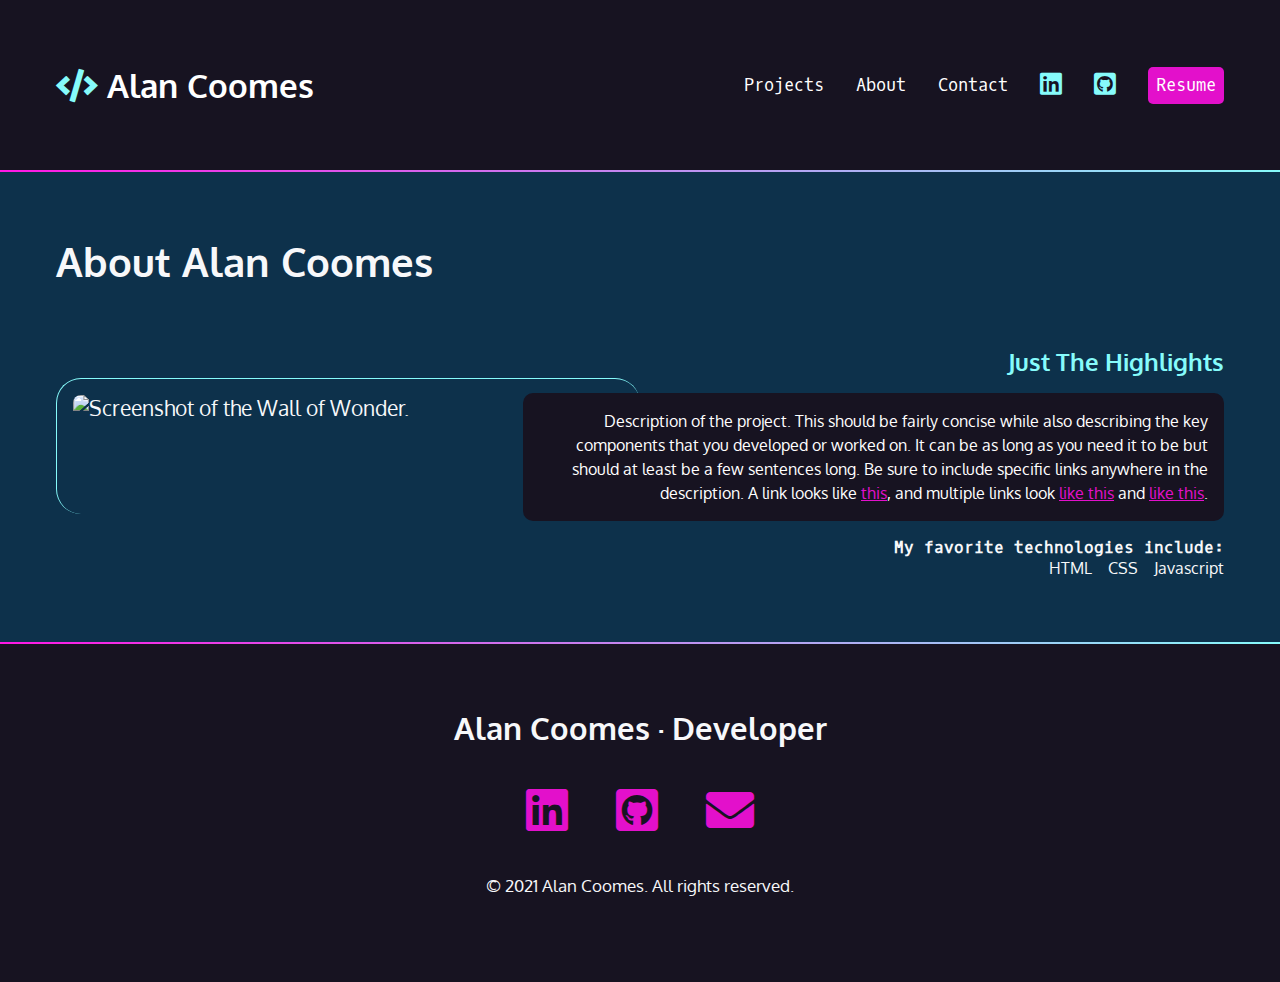
==== about.html @ 1e81fb65 "second commit" ====
<!DOCTYPE html>
<html lang="en">
  <head>
    <meta charset="UTF-8" />
    <meta http-equiv="X-UA-Compatible" content="IE=edge" />
    <meta name="viewport" content="width=device-width, initial-scale=1.0" />
    <title>Alan Coomes Portfolio</title>
    <link rel="preconnect" href="https://fonts.googleapis.com" />
    <link rel="preconnect" href="https://fonts.gstatic.com" crossorigin />
    <link
      href="https://fonts.googleapis.com/css2?family=Oxygen&family=Oxygen+Mono&display=swap"
      rel="stylesheet"
    />
    <link
      rel="stylesheet"
      href="https://cdnjs.cloudflare.com/ajax/libs/font-awesome/5.15.4/css/all.min.css"
    />
    <link rel="stylesheet" href="./css/style.css" />
  </head>
  <body>
    <nav>
      <ul>
        <li>
          <h1>
            <a href="index.html">
              <span class="fas fa-code" aria-hidden="true"></span>
              <span>Alan Coomes</span>
            </a>
          </h1>
        </li>
        <li><a href="index.html#projects">Projects</a></li>
        <li><a href="about.html">About</a></li>
        <li><a href="index.html#contact">Contact</a></li>
        <li>
          <a href="https://www.linkedin.com/in/alan-coomes/" target="_blank">
            <span class="fab fa-linkedin" aria-hidden="true"></span>
            <span class="sr-only">LinkedIn</span>
          </a>
        </li>
        <li>
          <a href="https://github.com/acoomes33" target="_blank">
            <span class="fab fa-github-square" aria-hidden="true"></span>
            <span class="sr-only">Github</span>
          </a>
        </li>
        <li>
          <a href="#" target="_blank" class="button">Resume</a>
        </li>
      </ul>
    </nav>

    <div class="gradient"></div>

    <div class="section-blue">
      <section id="about">
        <h2>About Alan Coomes</h2>
        <article>
          <div class="text">
            <h3>Just The Highlights</h3>
            <p class="blackbox">
              Description of the project. This should be fairly concise while
              also describing the key components that you developed or worked
              on. It can be as long as you need it to be but should at least be
              a few sentences long. Be sure to include specific links anywhere
              in the description. A link looks like
              <a href="https://frontendmasters.github.io/grid-flexbox-v2/"
                >this</a
              >, and multiple links look <a href="#">like this</a> and
              <a href="#">like this</a>.
            </p>
            <h4>My favorite technologies include:</h4>
            <ul>
              <li>HTML</li>
              <li>CSS</li>
              <li>Javascript</li>
            </ul>
          </div>
          <img
            src="https://assets.codepen.io/296057/fem-gettingstartedcss-ch5-1.png"
            alt="Screenshot of the Wall of Wonder."
          />
        </article>
      </section>
    </div>
      <div class="gradient"></div>
    </div>
    <footer>
      <h2>Alan Coomes &middot; Developer</h2>
      <ul>
        <li>
          <a href="https://www.linkedin.com/in/alan-coomes/" target="_blank">
            <span class="fab fa-linkedin" aria-hidden="true"></span>
            <span class="sr-only">LinkedIn</span>
          </a>
        </li>
        <li>
          <a href="https://github.com/acoomes33" target="_blank">
            <span class="fab fa-github-square" aria-hidden="true"></span>
            <span class="sr-only">Github</span>
          </a>
        </li>
        <li>
          <a href="mailto:alan.coomes2@gmail.com">
            <span class="fas fa-envelope" aria-hidden="true"></span>
            <span class="sr-only">Email</span>
          </a>
        </li>
      </ul>
      <p><small>&copy; 2021 Alan Coomes. All rights reserved.</small></p>
    </footer>
  </body>
</html>
---- css/style.css ----
/* Variables declared here - these are the colors for our pages, as well as the font stacks and sizes. */

:root {
  --black: #171321;
  --dkblue: #0d314b;
  --plum: #4b0d49;
  --hotmag: #ff17e4;
  --magenta: #e310cb;
  --aqua: #86fbfb;
  --white: #f7f8fa;
  --font-size: 1.3rem;
  --mono: "Oxygen mono", monospace;
  --sans: Oxygen, sans-serif;
}

/* border box model: https://css-tricks.com/box-sizing/ */

html {
  box-sizing: border-box;
}

*,
*::before,
*::after {
  box-sizing: inherit;
}

/* generic styles for the page */

body {
  padding: 0;
  margin: 0;
  font-family: var(--sans);
  background-color: var(--black);
  color: var(--white);
  font-size: var(--font-size);
}

h1,
h2,
h3 {
  margin: 0;
}

a {
  color: var(--magenta);
}

a:hover {
  color: var(--hotmag);
  text-decoration: none;
}
img {
  width: 100%;
}

/* background color divs */

.section-plum {
  background-color: var(--plum);
}
.section-blue {
  background-color: var(--dkblue);
}

.gradient {
  background: linear-gradient(
    90deg,
    rgba(255, 23, 228, 1) 0%,
    rgba(134, 251, 251, 1) 100%
  );
  height: 2px;
}

/* intro styles */

#intro {
  padding: 4rem 1rem 10rem 1rem;
  padding-bottom: 10rem;
  max-width: 1200px;
  margin: 0 auto;
}

#intro p {
  font-size: 1rem;
  line-height: 1.5;
}

#intro .name {
  font-family: var(--mono);
  font-size: 1rem;
}

.name span {
  font-family: var(--sans);
  font-size: 4rem;
  color: var(--aqua);
  display: block;
  font-weight: 300;
}

#intro h2 {
  font-size: 4rem;
}

/* contact section */

#contact {
  width: 400px;
  text-align: center;
  margin: 0 auto;
  padding: 4rem 0;
}

#contact p:last-child {
  margin-top: 3rem;
}

/* navigation */

nav {
  font-family: var(--mono);
  font-size: 80%;
  padding: 4rem 1rem;
}

nav h1 a {
  font-family: var(--sans);
}

nav ul {
  margin: 0;
  padding: 0;
  list-style-type: none;
  display: flex;
  flex-flow: row wrap;
  justify-content: center;
  align-items: center;
  gap: 2rem;
}

nav li:first-child {
  flex-basis: 100%;
  text-align: center;
}

nav [class*="fa-"] {
  font-size: 150%;
  color: var(--aqua);
}

nav h1 [class*="fa-"] {
  font-size: 100%;
  color: var(--aqua);
}

nav a {
  color: white;
  text-decoration: none;
  display: block;
}

nav a:hover,
nav [class*="fa-"]:hover {
  color: var(--magenta);
}

.button {
  background-color: var(--magenta);
  color: white;
  padding: 0.5rem;
  border-radius: 5px;
  text-decoration: none;
  font-family: var(--mono);
}

.button:hover {
  color: white;
  background-color: var(--hotmag);
}

/* projects section */
#projects {
  padding: 4rem 1rem;
  max-width: 1200px;
  margin: 0 auto;
}
#projects h2 {
  font-size: 2.5rem;
  margin-bottom: calc(2.5rem * 1.5);
}
#projects h3 {
  color: var(--aqua);
}

#projects h4 {
  font-size: 1rem;
  font-family: var(--mono);
  margin: 0;
}
.blackbox {
  padding: 1rem;
  border-radius: 10px;
  color: white;
  background-color: var(--black);
  font-size: 1rem;
  line-height: 1.5;
}
#projects ul {
  list-style-type: none;
  padding: 0;
  margin: 0;
  display: flex;
  flex-flow: row wrap;
  justify-content: flex-start;
  gap: 1rem;
  font-size: 1rem;
}
#projects img {
  margin: 2rem 0 4rem 0;
  padding: 1rem;
  border-left: 1px solid var(--aqua);
  border-top: 1px solid var(--aqua);
  border-radius: 25px;
}

/* aabout section */
#about {
  padding: 4rem 1rem;
  max-width: 1200px;
  margin: 0 auto;
}
#about h2 {
  font-size: 2.5rem;
  margin-bottom: calc(2.5rem * 1.5);
}
#about h3 {
  color: var(--aqua);
}

#about h4 {
  font-size: 1rem;
  font-family: var(--mono);
  margin: 0;
}
.blackbox {
  padding: 1rem;
  border-radius: 10px;
  color: white;
  background-color: var(--black);
  font-size: 1rem;
  line-height: 1.5;
}
#about ul {
  list-style-type: none;
  padding: 0;
  margin: 0;
  display: flex;
  flex-flow: row wrap;
  justify-content: flex-start;
  gap: 1rem;
  font-size: 1rem;
}
#about img {
  margin: 2rem 0 4rem 0;
  padding: 1rem;
  border-left: 1px solid var(--aqua);
  border-top: 1px solid var(--aqua);
  border-radius: 25px;
}

/* footer section */

footer {
  text-align: center;
  padding: 4rem 0;
}

footer ul {
  list-style-type: none;
  padding: 0;
  margin: 2rem 0;
  display: flex;
  flex-flow: row wrap;
  justify-content: center;
  gap: 3rem;
  font-size: 3rem;
}
@media (min-width: 800px) {
  article {
    display: grid;
    grid-template-columns: repeat(10, 1fr);
  }

  #about img {
    grid-column: 1/6;
    grid-row: 1/2;
  }

  #about ul {
    justify-content: flex-end;
  }

  #projects img {
    grid-column: 1/6;
    grid-row: 1/2;
  }
  .text {
    grid-column: 5/11;
    grid-row: 1/2;
    order: 2;
    text-align: right;
  }
  .reverse .text {
    grid-column: 1/6;
    grid-row: 1/2;
    order: 1;
    text-align: left;
  }

  #projects .reverse img {
    grid-column: 5/11;
    grid-row: 1/2;
  }

  #projects ul {
    justify-content: flex-end;
  }

  #projects .reverse ul {
    justify-content: flex-start;
  }
}
@media (min-width: 850px) {
  nav {
    max-width: 1200px;
    margin: 0 auto;
  }
  nav li:first-child {
    flex-basis: auto;
    text-align: left;
    margin-right: auto;
  }
}
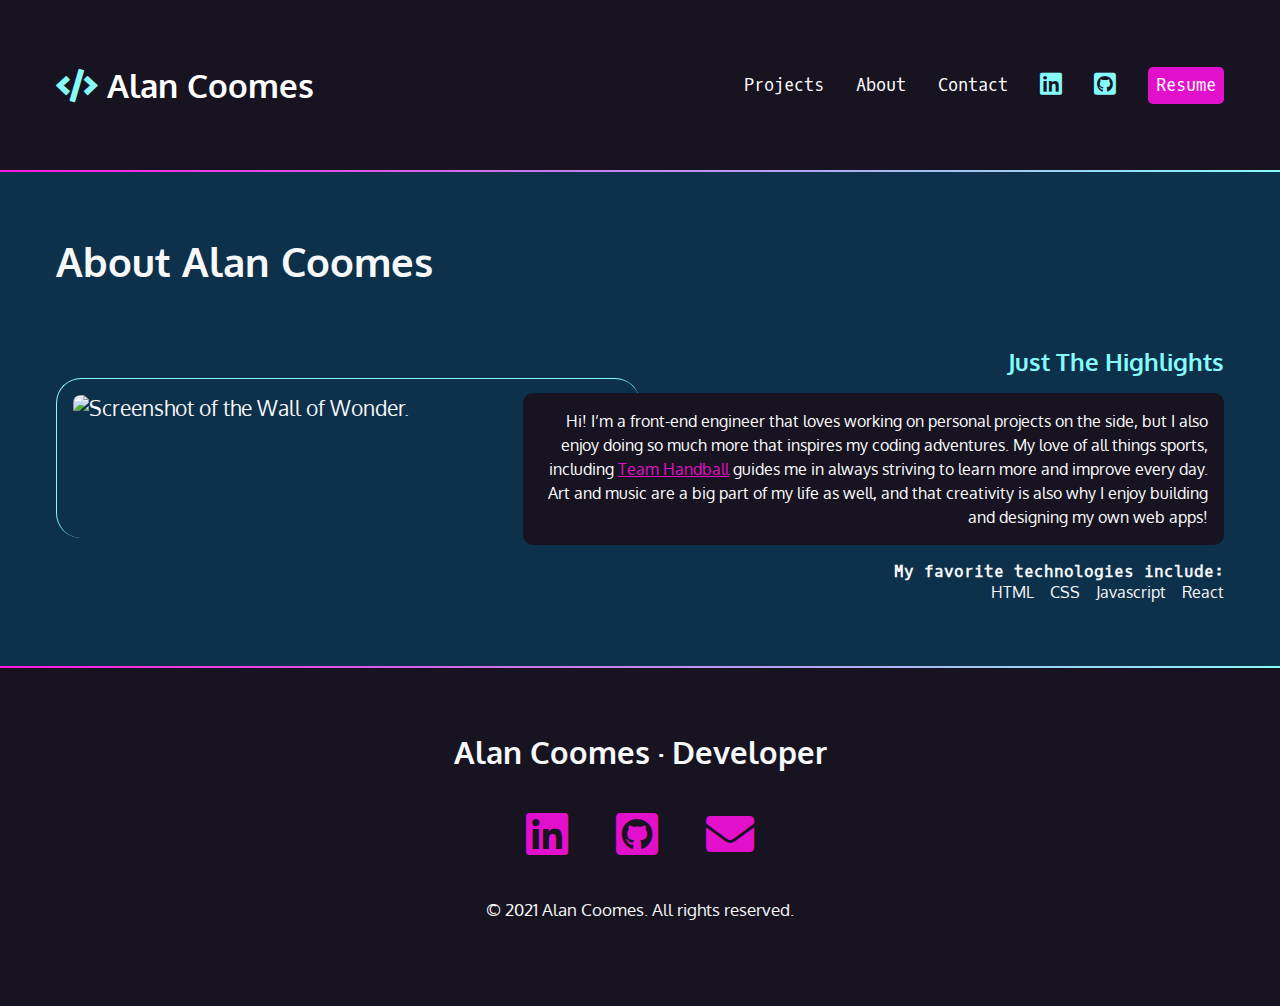
==== commit 879c6b3d: "updated info" ====
--- a/about.html
+++ b/about.html
@@ -58,21 +58,17 @@
           <div class="text">
             <h3>Just The Highlights</h3>
             <p class="blackbox">
-              Description of the project. This should be fairly concise while
-              also describing the key components that you developed or worked
-              on. It can be as long as you need it to be but should at least be
-              a few sentences long. Be sure to include specific links anywhere
-              in the description. A link looks like
-              <a href="https://frontendmasters.github.io/grid-flexbox-v2/"
-                >this</a
-              >, and multiple links look <a href="#">like this</a> and
-              <a href="#">like this</a>.
+              Hi! I’m a front-end engineer that loves working on personal projects on the side, but I also enjoy doing so much more that inspires 
+              my coding adventures. My love of all things sports, including <a href="https://www.teamusa.org/usa-team-handball">Team Handball</a>
+                guides me in always striving to learn more and improve every day. 
+                Art and music are a big part of my life as well, and that creativity is also why I enjoy building and designing my own web apps! 
             </p>
             <h4>My favorite technologies include:</h4>
             <ul>
               <li>HTML</li>
               <li>CSS</li>
               <li>Javascript</li>
+              <li>React</li>
             </ul>
           </div>
           <img
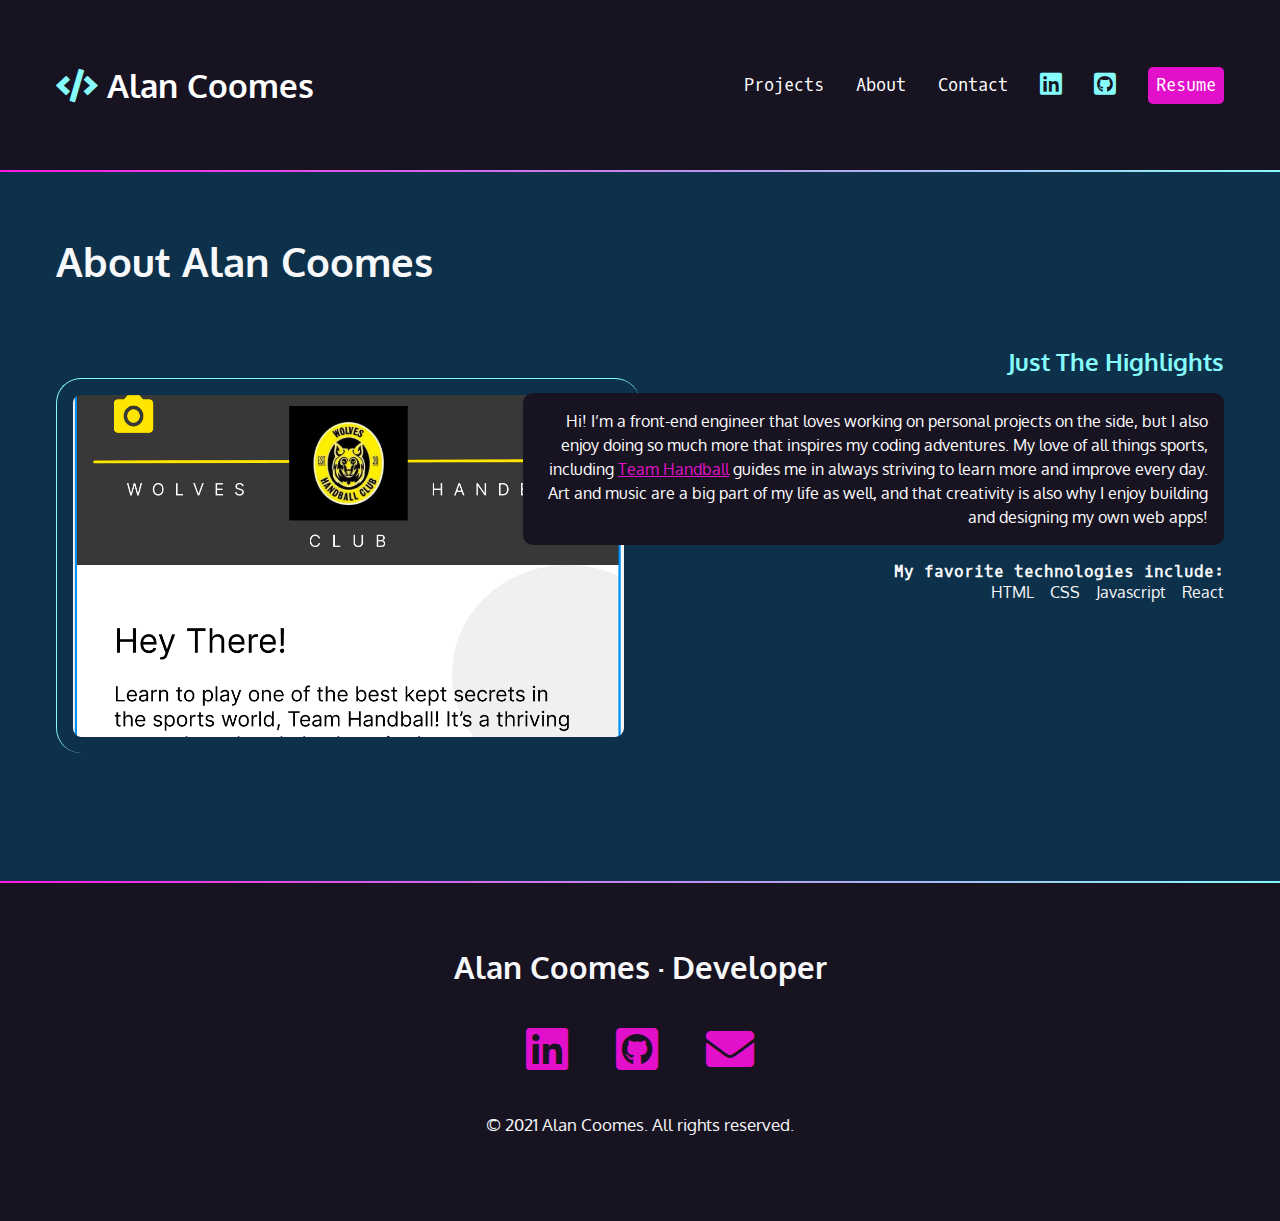
==== commit 5d223e30: "added images" ====
--- a/about.html
+++ b/about.html
@@ -72,8 +72,8 @@
             </ul>
           </div>
           <img
-            src="https://assets.codepen.io/296057/fem-gettingstartedcss-ch5-1.png"
-            alt="Screenshot of the Wall of Wonder."
+            src="./img/Handball Screen Shot.png"
+            alt="Screenshot of the Wolves Team Handball website."
           />
         </article>
       </section>
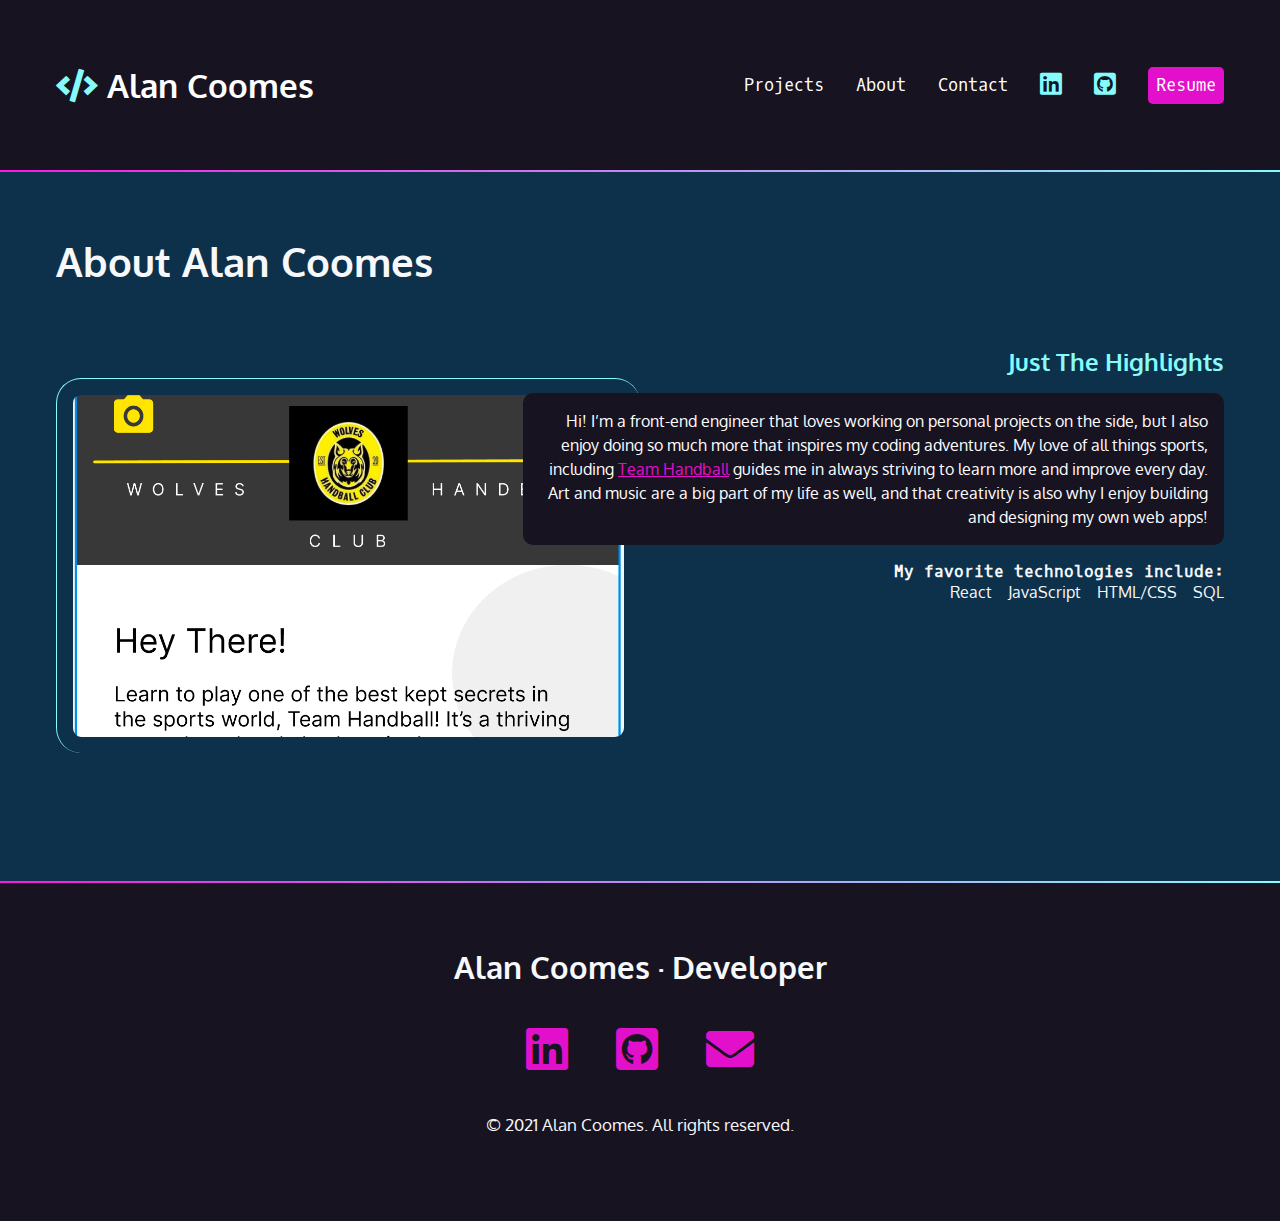
==== commit 43e281c1: "updated favorite technologies" ====
--- a/about.html
+++ b/about.html
@@ -38,7 +38,7 @@
           </a>
         </li>
         <li>
-          <a href="https://github.com/acoomes33" target="_blank">
+          <a href="https://github.com/alancoomes" target="_blank">
             <span class="fab fa-github-square" aria-hidden="true"></span>
             <span class="sr-only">Github</span>
           </a>
@@ -65,10 +65,10 @@
             </p>
             <h4>My favorite technologies include:</h4>
             <ul>
-              <li>HTML</li>
-              <li>CSS</li>
-              <li>Javascript</li>
               <li>React</li>
+              <li>JavaScript</li>
+              <li>HTML/CSS</li>
+              <li>SQL</li>
             </ul>
           </div>
           <img
@@ -90,7 +90,7 @@
           </a>
         </li>
         <li>
-          <a href="https://github.com/acoomes33" target="_blank">
+          <a href="https://github.com/alancoomes" target="_blank">
             <span class="fab fa-github-square" aria-hidden="true"></span>
             <span class="sr-only">Github</span>
           </a>
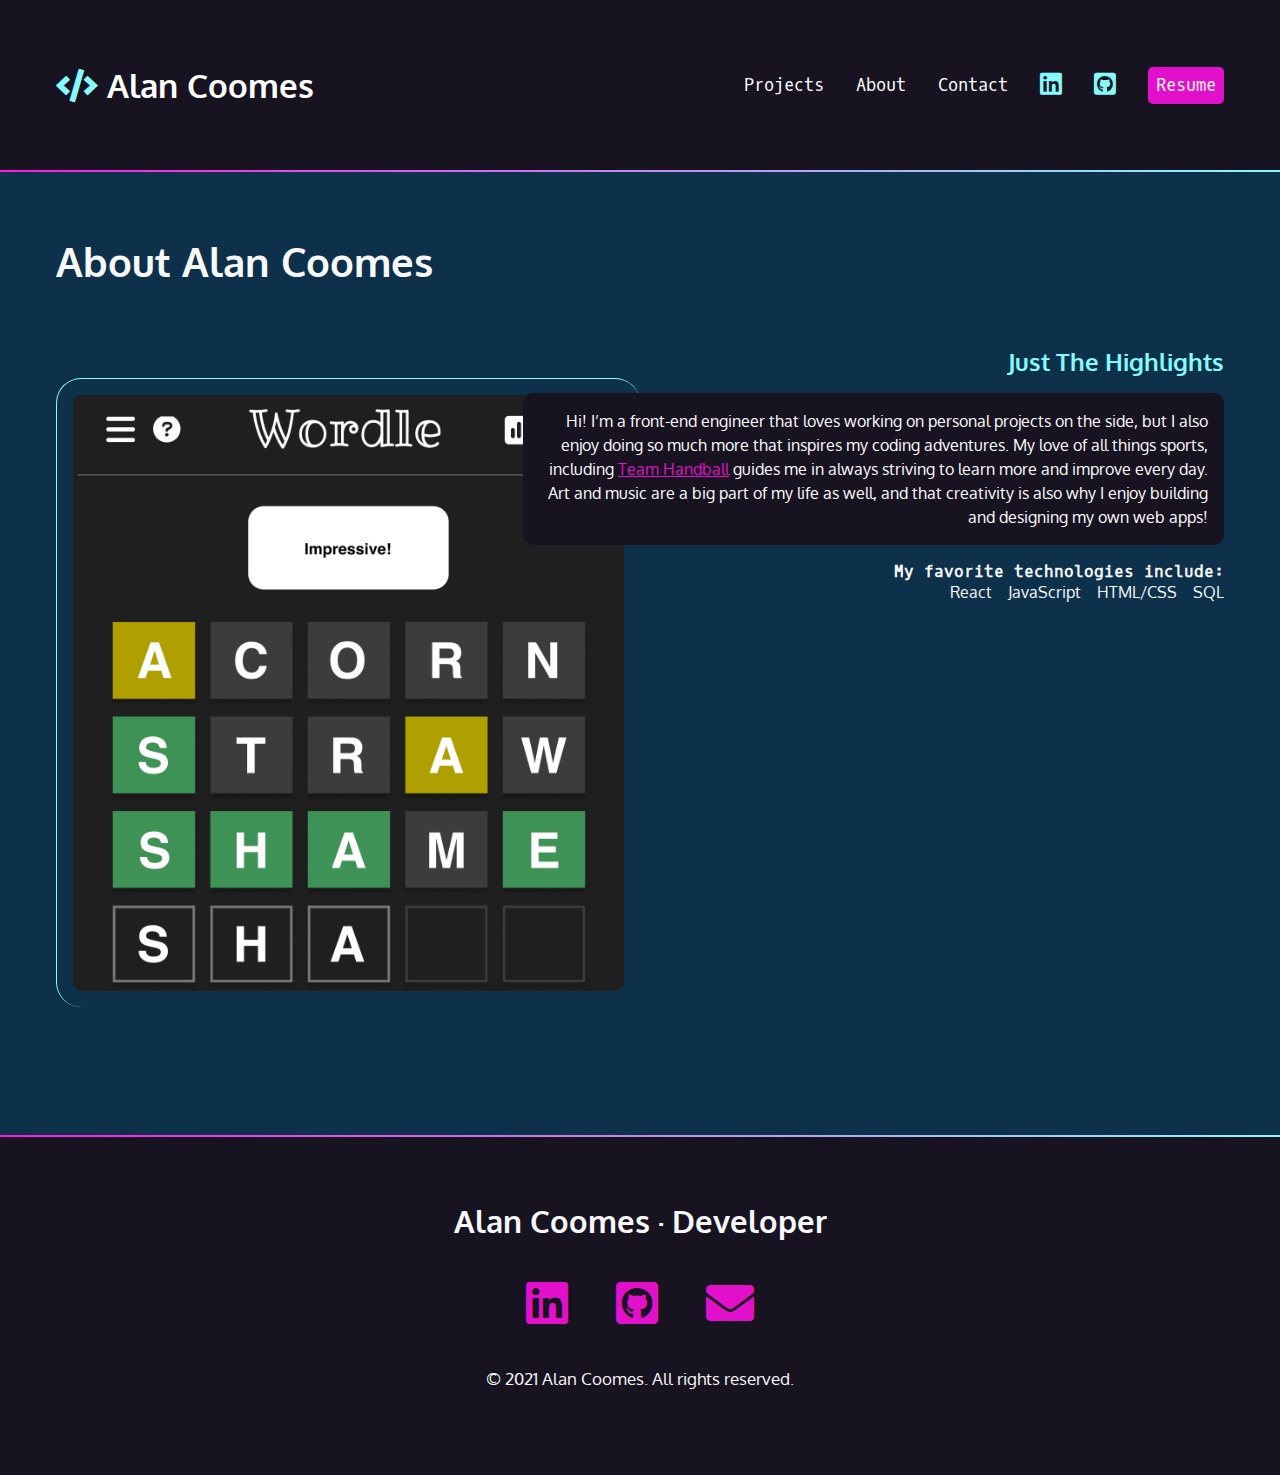
==== commit 10800bac: "fixed about page image" ====
--- a/about.html
+++ b/about.html
@@ -71,10 +71,12 @@
               <li>SQL</li>
             </ul>
           </div>
-          <img
-            src="./img/Handball Screen Shot.png"
-            alt="Screenshot of the Wolves Team Handball website."
-          />
+          <!-- <div class="image-wrapper"> -->
+            <img
+              src="./img/Wordle Screen Shot.png"
+              alt="Screenshot of my Wordle clone"
+            />
+          <!-- </div> -->
         </article>
       </section>
     </div>
--- a/css/style.css
+++ b/css/style.css
@@ -106,10 +106,20 @@
 /* contact section */
 
 #contact {
-  width: 400px;
+  max-width: 1200px;
   text-align: center;
   margin: 0 auto;
   padding: 4rem 0;
+  display: flex;
+  flex-direction: column;
+  justify-content: center;
+}
+
+#contact p:first-of-type {
+  max-width: 600px;
+  padding-left: 16px;
+  padding-right: 16px;
+  align-self: center;
 }
 
 #contact p:last-child {
@@ -224,7 +234,7 @@
   border-radius: 25px;
 }
 
-/* aabout section */
+/* about section */
 #about {
   padding: 4rem 1rem;
   max-width: 1200px;
@@ -269,6 +279,7 @@
   border-radius: 25px;
 }
 
+
 /* footer section */
 
 footer {
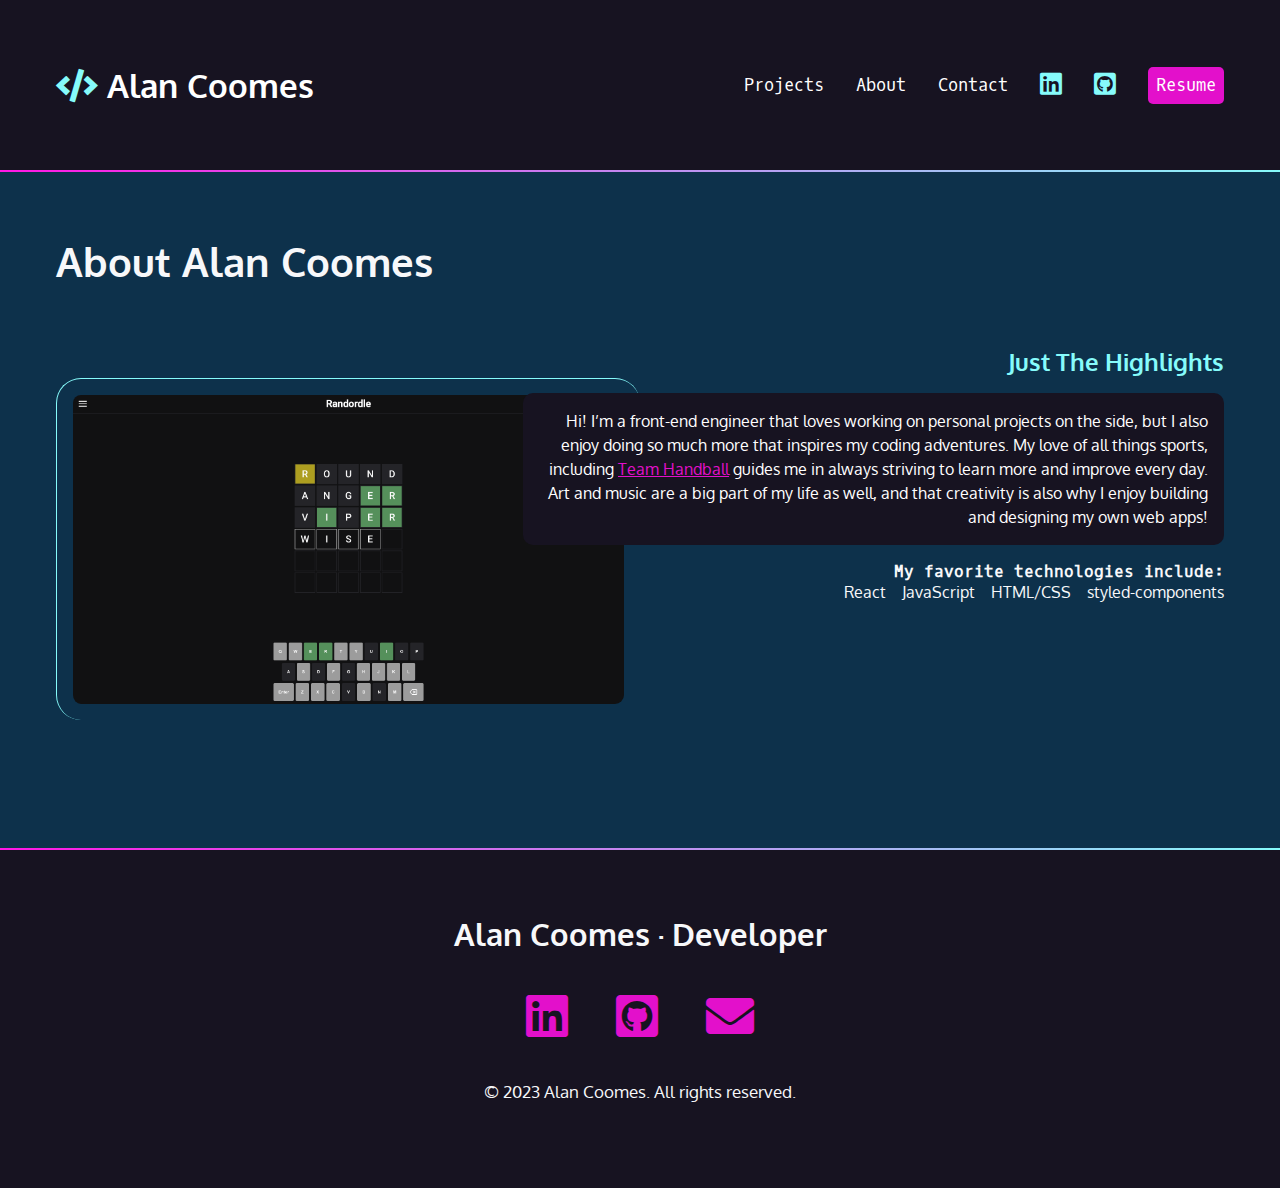
==== commit 69c1cc7c: "updated content and Randordle image" ====
--- a/about.html
+++ b/about.html
@@ -68,12 +68,12 @@
               <li>React</li>
               <li>JavaScript</li>
               <li>HTML/CSS</li>
-              <li>SQL</li>
+              <li>styled-components</li>
             </ul>
           </div>
           <!-- <div class="image-wrapper"> -->
             <img
-              src="./img/Wordle Screen Shot.png"
+              src="./img/Randordle Screenshot.png"
               alt="Screenshot of my Wordle clone"
             />
           <!-- </div> -->
@@ -104,7 +104,7 @@
           </a>
         </li>
       </ul>
-      <p><small>&copy; 2021 Alan Coomes. All rights reserved.</small></p>
+      <p><small>&copy; 2023 Alan Coomes. All rights reserved.</small></p>
     </footer>
   </body>
 </html>
